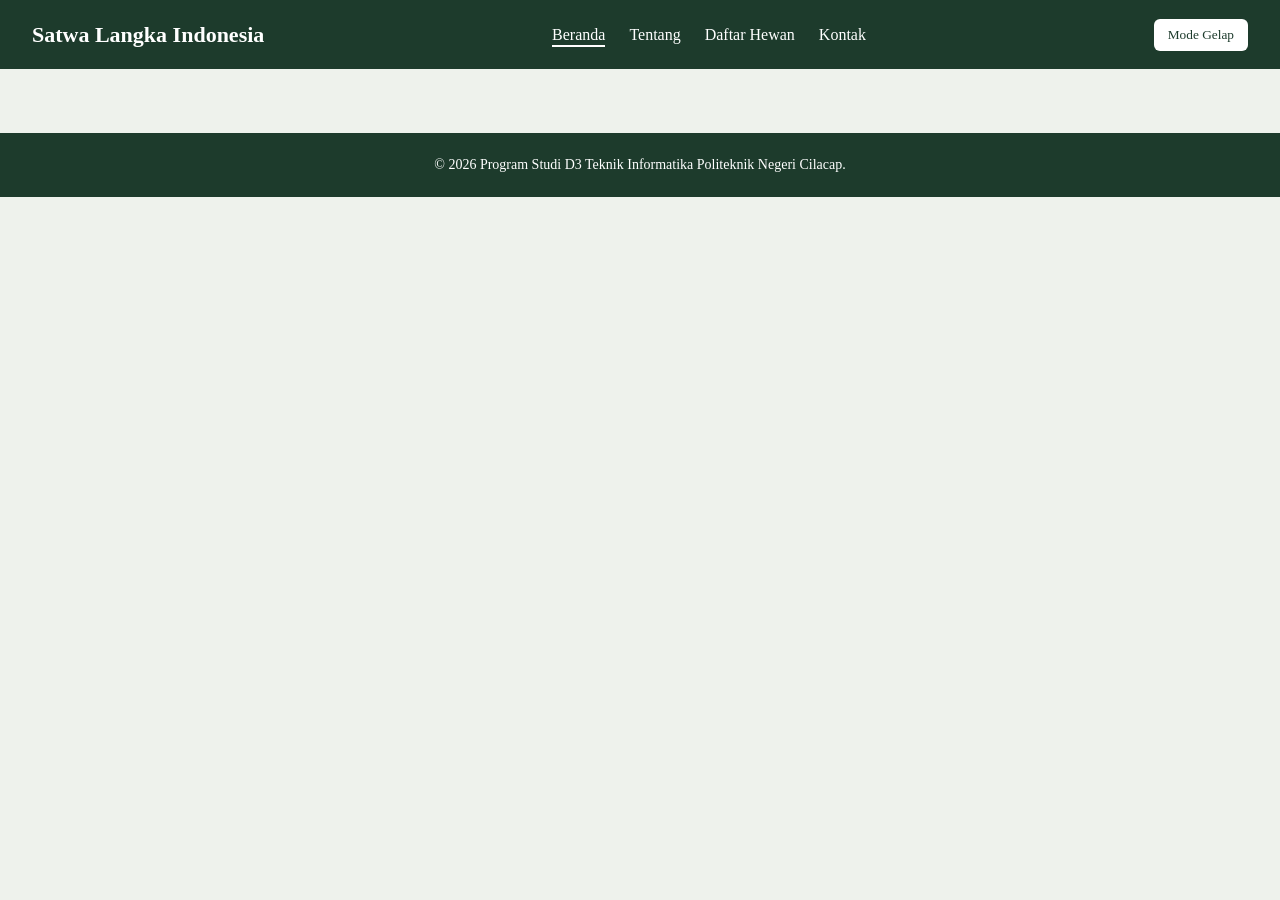
==== index.html @ 24352dfc "Menambahkan navbar dan footer" ====
<!doctype html>
<html lang="id">
<head>
  <meta charset="UTF-8" />
  <meta name="viewport" content="width=device-width, initial-scale=1.0" />
  <title>Beranda | Satwa Langka Indonesia</title>
  <link rel="stylesheet" href="css/style.css" />
</head>
<body>
  <!-- Navbar -->
  <header class="navbar">
    <h1 class="logo">Satwa Langka Indonesia</h1>
    <nav>
      <ul class="menu">
          <li><a href="index.html" class="aktif">Beranda</a></li>
          <li><a href="profil.html">Tentang</a></li>
          <li><a href="kegiatan.html">Daftar Hewan</a></li>
          <li><a href="kontak.html">Kontak</a></li>
      </ul>
    </nav>
    <button id="tombol-tema" type="button">Mode Gelap</button>
  </header>
  <!-- Konten utama -->
  <main>
    
  </main>
  <!-- Footer -->
  <footer>
    <p>&copy; 2026 Program Studi D3 Teknik Informatika Politeknik Negeri Cilacap.</p>
  </footer>
  <script src="js/script.js"></script>
</body>
</html>
---- css/style.css ----
* { margin: 0; padding: 0; box-sizing: border-box; }
:root {
  --lumut: #1d3b2c;
  --daun: #2f6b4a;
  --latar: #eef2ec;
  --kartu: #ffffff;
  --teks: #1b2420;
  --garis: #c9d4cb;
  --kritis: #a4281f;
  --terancam: #b35c00;
}
body { font-family: Georgia, "Times New Roman", serif; color: var(--teks); background-color: var(--latar); line-height: 1.7; }

/* ==== BAGIAN UMUM (Ketua) ==== */
.navbar { display: flex; justify-content: space-between; align-items: center; flex-wrap: wrap; gap: 12px; padding: 16px 32px; background-color: var(--lumut); color: white; }
.logo { font-size: 22px; }
.menu { display: flex; gap: 24px; list-style: none; }
.menu a { color: white; text-decoration: none; padding-bottom: 2px; }
.menu a:hover, .menu a.aktif { border-bottom: 2px solid white; }
#tombol-tema { padding: 8px 14px; border: none; border-radius: 6px; background-color: white; color: var(--lumut); cursor: pointer; font-family: inherit; }
main { max-width: 1000px; margin: 0 auto; padding: 32px 20px; }
main h2 { margin-bottom: 8px; }
main section { margin-bottom: 40px; }
.grid-card { display: grid; grid-template-columns: repeat(auto-fit, minmax(220px, 1fr)); gap: 20px; margin-top: 16px; }
.card { background-color: var(--kartu); border: 1px solid var(--garis); border-radius: 8px; padding: 20px; }
.card img { width: 100%; border-radius: 6px; margin-bottom: 10px; }
footer { padding: 20px 32px; text-align: center; background-color: var(--lumut); color: white; font-size: 14px; }
body.gelap { background-color: #101a15; color: #e6ece8; }
body.gelap .card, body.gelap .modal-isi { background-color: #1a2a22; border-color: #2f4a3b; }
body.gelap .filter-btn { background-color: #1a2a22; color: #e6ece8; border-color: #2f4a3b; }
body.gelap .form-kontak input, body.gelap .form-kontak textarea { background-color: #1a2a22; color: #e6ece8; border-color: #2f4a3b; }
.sembunyi { display: none; }
@media (max-width: 600px) {
  .navbar { flex-direction: column; }
  .menu { gap: 14px; }
}

/* ==== BAGIAN MAHASISWA 2 (Beranda) ==== */

/* ==== BAGIAN MAHASISWA 3 (Profil dan Kegiatan) ==== */

/* ==== BAGIAN MAHASISWA 4 (Kontak) ==== */
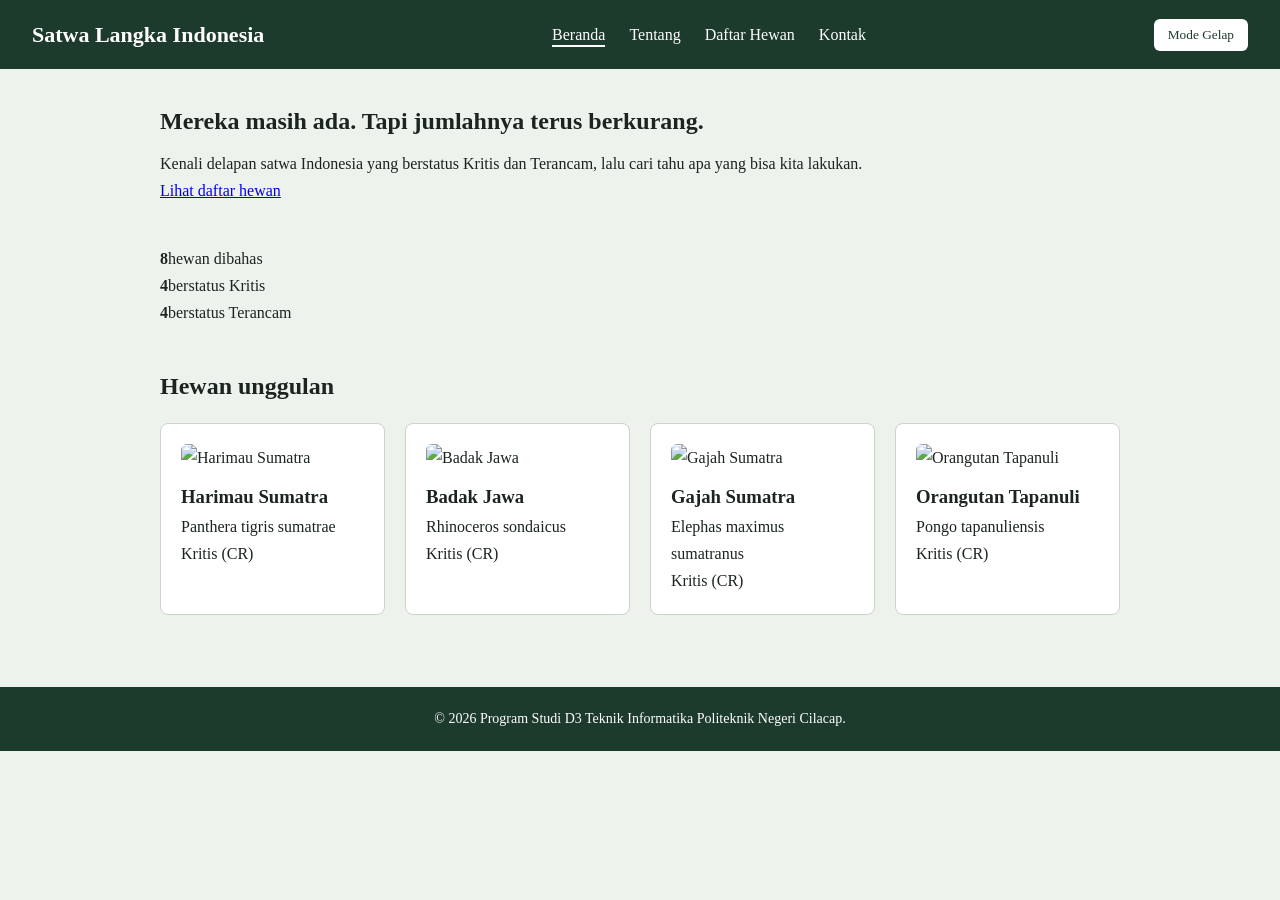
==== commit c029c0b8: "Membuat struktur halaman beranda" ====
--- a/index.html
+++ b/index.html
@@ -22,7 +22,45 @@
   </header>
   <!-- Konten utama -->
   <main>
-    
+    <section class="hero">
+      <h2>Mereka masih ada. Tapi jumlahnya terus berkurang.</h2>
+      <p>Kenali delapan satwa Indonesia yang berstatus Kritis dan Terancam, lalu cari tahu apa yang bisa kita lakukan.</p>
+      <a class="tombol" href="kegiatan.html">Lihat daftar hewan</a>
+    </section>
+    <section class="statistik">
+      <div><strong>8</strong><span>hewan dibahas</span></div>
+      <div><strong>4</strong><span>berstatus Kritis</span></div>
+      <div><strong>4</strong><span>berstatus Terancam</span></div>
+    </section>
+    <section>
+      <h2>Hewan unggulan</h2>
+      <div class="grid-card">
+        <article class="card" data-status="kritis" data-nama="Harimau Sumatra" data-latin="Panthera tigris sumatrae" data-badge="Kritis (CR)" data-habitat="Hutan hujan Sumatra" data-ancaman="Perburuan dan hilangnya hutan akibat alih fungsi lahan.">
+          <img src="images/harimau-sumatra.jpg" alt="Harimau Sumatra">
+          <h3>Harimau Sumatra</h3>
+          <p class="latin">Panthera tigris sumatrae</p>
+          <span class="badge kritis">Kritis (CR)</span>
+        </article>
+        <article class="card" data-status="kritis" data-nama="Badak Jawa" data-latin="Rhinoceros sondaicus" data-badge="Kritis (CR)" data-habitat="Taman Nasional Ujung Kulon, Banten" data-ancaman="Populasi sangat kecil di satu lokasi, rentan bencana dan penyakit.">
+          <img src="images/badak-jawa.jpg" alt="Badak Jawa">
+          <h3>Badak Jawa</h3>
+          <p class="latin">Rhinoceros sondaicus</p>
+          <span class="badge kritis">Kritis (CR)</span>
+        </article>
+        <article class="card" data-status="kritis" data-nama="Gajah Sumatra" data-latin="Elephas maximus sumatranus" data-badge="Kritis (CR)" data-habitat="Hutan dataran rendah Sumatra" data-ancaman="Konflik dengan manusia dan penyempitan habitat.">
+          <img src="images/gajah-sumatra.jpg" alt="Gajah Sumatra">
+          <h3>Gajah Sumatra</h3>
+          <p class="latin">Elephas maximus sumatranus</p>
+          <span class="badge kritis">Kritis (CR)</span>
+        </article>
+        <article class="card" data-status="kritis" data-nama="Orangutan Tapanuli" data-latin="Pongo tapanuliensis" data-badge="Kritis (CR)" data-habitat="Hutan Batang Toru, Sumatra Utara" data-ancaman="Pembukaan hutan dan populasi yang terpecah-pecah.">
+          <img src="images/orangutan-tapanuli.jpg" alt="Orangutan Tapanuli">
+          <h3>Orangutan Tapanuli</h3>
+          <p class="latin">Pongo tapanuliensis</p>
+          <span class="badge kritis">Kritis (CR)</span>
+        </article>
+      </div>
+    </section>
   </main>
   <!-- Footer -->
   <footer>
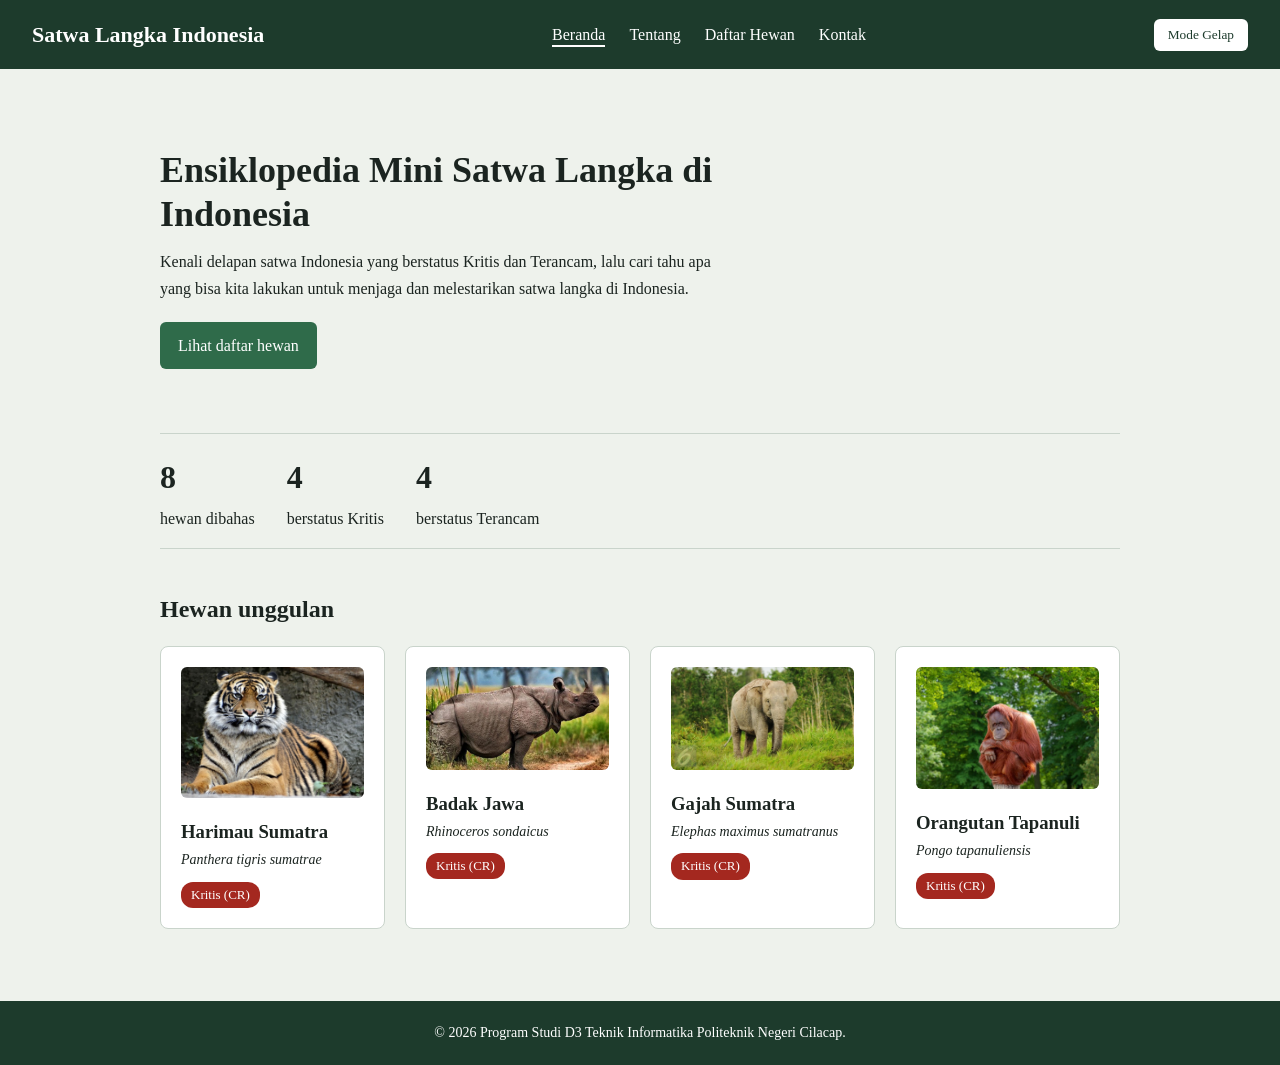
==== commit 377bd5c7: "Modifikasi bagian Judul dan Paragraf di halaman Beranda" ====
--- a/index.html
+++ b/index.html
@@ -23,8 +23,8 @@
   <!-- Konten utama -->
   <main>
     <section class="hero">
-      <h2>Mereka masih ada. Tapi jumlahnya terus berkurang.</h2>
-      <p>Kenali delapan satwa Indonesia yang berstatus Kritis dan Terancam, lalu cari tahu apa yang bisa kita lakukan.</p>
+      <h2>Ensiklopedia Mini Satwa Langka di Indonesia</h2>
+      <p>Kenali delapan satwa Indonesia yang berstatus Kritis dan Terancam, lalu cari tahu apa yang bisa kita lakukan untuk menjaga dan melestarikan satwa langka di Indonesia.</p>
       <a class="tombol" href="kegiatan.html">Lihat daftar hewan</a>
     </section>
     <section class="statistik">
--- a/css/style.css
+++ b/css/style.css
@@ -1,13 +1,13 @@
 * { margin: 0; padding: 0; box-sizing: border-box; }
 :root {
-  --lumut: #1d3b2c;
-  --daun: #2f6b4a;
-  --latar: #eef2ec;
-  --kartu: #ffffff;
-  --teks: #1b2420;
-  --garis: #c9d4cb;
-  --kritis: #a4281f;
-  --terancam: #b35c00;
+    --lumut: #1d3b2c;
+    --daun: #2f6b4a;
+    --latar: #eef2ec;
+    --kartu: #ffffff;
+    --teks: #1b2420;
+    --garis: #c9d4cb;
+    --kritis: #a4281f;
+    --terancam: #b35c00;
 }
 body { font-family: Georgia, "Times New Roman", serif; color: var(--teks); background-color: var(--latar); line-height: 1.7; }
 
@@ -31,12 +31,49 @@
 body.gelap .form-kontak input, body.gelap .form-kontak textarea { background-color: #1a2a22; color: #e6ece8; border-color: #2f4a3b; }
 .sembunyi { display: none; }
 @media (max-width: 600px) {
-  .navbar { flex-direction: column; }
-  .menu { gap: 14px; }
+    .navbar { flex-direction: column; }
+    .menu { gap: 14px; }
 }
 
 /* ==== BAGIAN MAHASISWA 2 (Beranda) ==== */
+.hero { padding: 48px 0 24px; }
+.hero h2 { font-size: 36px; line-height: 1.2; max-width: 640px; margin-bottom: 12px; }
+.hero p { max-width: 560px; margin-bottom: 20px; }
+.tombol { display: inline-block; padding: 10px 18px; border-radius: 6px; background-color: var(--daun); color: white; text-decoration: none; }
+.tombol:hover { background-color: var(--lumut); }
+.statistik { display: flex; flex-wrap: wrap; gap: 32px; padding: 16px 0; border-top: 1px solid var(--garis); border-bottom: 1px solid var(--garis); }
+.statistik strong { display: block; font-size: 32px; }
+.foto { display: flex; align-items: center; justify-content: center; height: 120px; margin-bottom: 10px; font-size: 56px; background-color: var(--latar); border-radius: 6px; }
+body.gelap .foto { background-color: #101a15; }
+.latin { font-style: italic; font-size: 14px; margin-bottom: 8px; }
+.badge { display: inline-block; padding: 2px 10px; border-radius: 12px; font-size: 13px; color: white; }
+.badge.kritis { background-color: var(--kritis); }
+.badge.terancam { background-color: var(--terancam); }
+/* ==== BAGIAN MAHASISWA 3 (Profil dan Kegiatan) ==== */
+img.foto {
+  display: block;
+  width: 100%;
+  height: 180px;
+  object-fit: cover;
+  border-radius: 6px;
+  margin-bottom: 10px;
+}
+.teks { max-width: 680px; }
+.teks h3 { margin: 20px 0 6px; }
+.teks ul { padding-left: 22px; }
+.filter { display: flex; flex-wrap: wrap; gap: 8px; margin-top: 12px; }
+.filter-btn { padding: 8px 16px; border: 1px solid var(--garis); border-radius: 20px; background-color: white; font-family: inherit; cursor: pointer; }
+.filter-btn.aktif { background-color: var(--daun); border-color: var(--daun); color: white; }
+.tombol-detail { margin-top: 12px; padding: 6px 12px; border: 1px solid var(--daun); border-radius: 6px; background: none; color: var(--daun); font-family: inherit; cursor: pointer; display: block; }
+.modal { position: fixed; inset: 0; display: flex; align-items: center; justify-content: center; padding: 20px; background-color: rgba(0, 0, 0, 0.6); }
+.modal.sembunyi { display: none; }
+.modal-isi { max-width: 460px; width: 100%; padding: 24px; border-radius: 8px; background-color: white; }
+.modal-isi p { margin-top: 8px; }
+#tutup-modal { float: right; padding: 4px 10px; cursor: pointer; font-family: inherit; }
 
-/* ==== BAGIAN MAHASISWA 3 (Profil dan Kegiatan) ==== */
-
-/* ==== BAGIAN MAHASISWA 4 (Kontak) ==== */+/* ==== BAGIAN MAHASISWA 4 (Kontak) ==== */
+.form-kontak { max-width: 520px; }
+.form-kontak label { display: block; margin-top: 14px; }
+.form-kontak input, .form-kontak textarea { width: 100%; padding: 8px 10px; border: 1px solid var(--garis); border-radius: 6px; font-family: inherit; font-size: 16px; }
+#tombol-kirim { margin-top: 16px; padding: 10px 18px; border: none; border-radius: 6px; background-color: var(--daun); color: white; font-family: inherit; cursor: pointer; }
+#status-form { margin-top: 12px; font-weight: bold; }
